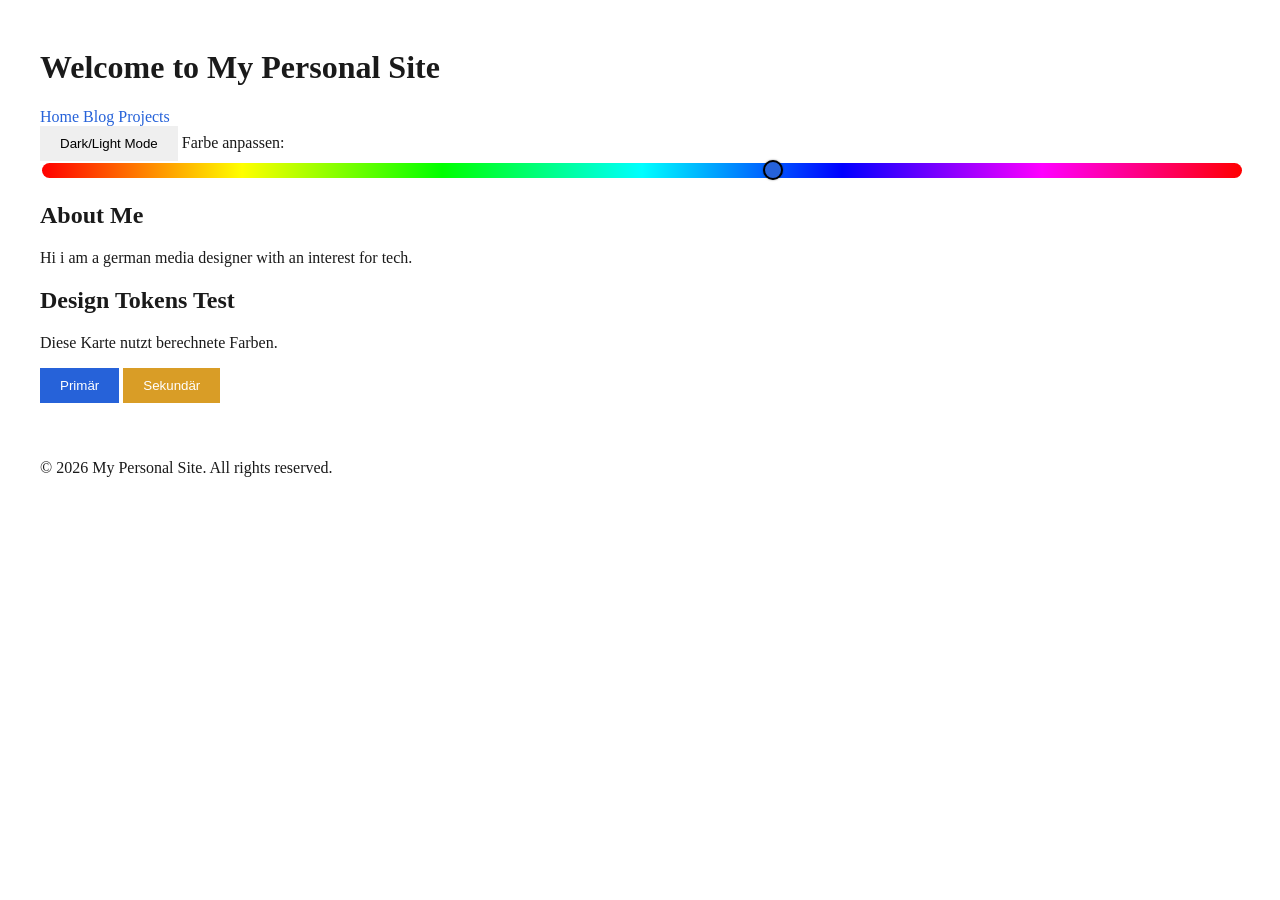
==== index.html @ a516c48b "Creation of first html, css and js Start of the Project. My first few lines of code" ====
<!DOCTYPE html>
<html lang="en">
<head>
    <meta charset="UTF-8">
    <meta name="viewport" content="width=device-width, initial-scale=1.0">
    <meta name="description" content="SHARKS_96's indie-website">
    <title>Mypersonal Matrix</title>
    <link rel="stylesheet" href="styles.css">
    <script src="java.js" defer></script>
</head>
<body>
    <div class="site-width">
    <header>
        <h1>Welcome to My Personal Site</h1>
    </header>
    <nav>
        <a href="#">Home</a>
        <a href="#">Blog</a>
        <a href="#">Projects</a>
        <div class="controls">
        <button id="theme-toggle">Dark/Light Mode</button>
        <label>Farbe anpassen: 
            <input type="range" data-model="hsl" name="hue" id="hue-slider" min="0" max="360" value="220">
        </label>
        </div>
    </nav>
    
        <h2>About Me</h2>
        <p>Hi i am a german media designer with an interest for tech.</p>
    
        <div class="card">
            <h2>Design Tokens Test</h2>
            <p>Diese Karte nutzt berechnete Farben.</p>
            <button class="btn-primary">Primär</button>
            <button class="btn-secondary">Sekundär</button>
        </div>
    </div>
    <footer class="site-width">
        <p>&copy; 2026 My Personal Site. All rights reserved.</p>
    </footer>
</body>
</html>
---- styles.css ----
:root {
  /* Basis-Token */
  --primary-h: 220; 
  --primary-s: 70%;
  --primary-l: 50%;

  /* Automatisch berechnete Tokens */
  --color-primary: hsl(var(--primary-h), var(--primary-s), var(--primary-l));
  
  /* Sekundärfarbe = Primär-Hue + 180 Grad */
  --color-secondary: hsl(calc(var(--primary-h) + 180), var(--primary-s), var(--primary-l));

  /* UI Farben (Light Mode Standard) */
  --bg-body: #ffffff;
  --text-main: #1a1a1a;
}

/* Dark Mode Klasse */
body.dark {
  --bg-body: #121212;
  --text-main: #f4f4f4;
  --primary-l: 60%; /* Etwas heller für Dark Mode */
}

/*
GRUNDELEMENTE
*/
body {
  background-color: var(--bg-body);
  color: var(--text-main);
  transition: background-color 0.5s ease, color 0.5s ease;
}
.site-width {
  max-width: 1200px;
  margin: 0 auto;
  padding: 20px;
}

a {
  color: var(--color-primary);
  text-decoration: none;
}

a:hover {
  color: hsl(var(--primary-h), var(--primary-s), calc(var(--primary-l) * 0.8));
  text-decoration: underline;
}

button {
    border: none;
    padding: 10px 20px;
    cursor: pointer;
}

.btn-primary { background: var(--color-primary); color: white; }
.btn-secondary { background: var(--color-secondary); color: white; }

/* 
Hue Slider 
*/
#hue-slider {
  -webkit-appearance: none;
  appearance: none;
  width: 100%;
  height: 15px;
  border-radius: 8px;
  /* Fixer Verlauf ohne Variablen */
  background: linear-gradient(to right, 
    hsl(0, 100%, 50%), hsl(60, 100%, 50%), hsl(120, 100%, 50%), 
    hsl(180, 100%, 50%), hsl(240, 100%, 50%), hsl(300, 100%, 50%), hsl(360, 100%, 50%));
  outline: none;
}

/* Slider-Knopf für Chrome, Safari, Edge, Opera */
#hue-slider::-webkit-slider-thumb {
  -webkit-appearance: none;
  appearance: none;
  width: 20px;
  height: 20px;
  background: var(--color-primary);
  border: 2px solid #000000;
  border-radius: 50%;
  cursor: pointer;
  box-shadow: 0 0 2px rgba(0,0,0,0.5);
}

/* Slider-Knopf für Firefox */
#hue-slider::-moz-range-thumb {
  width: 20px;
  height: 20px;
  background: var(--color-primary);
  border: 2px solid #000000;
  border-radius: 50%;
  cursor: pointer;
}
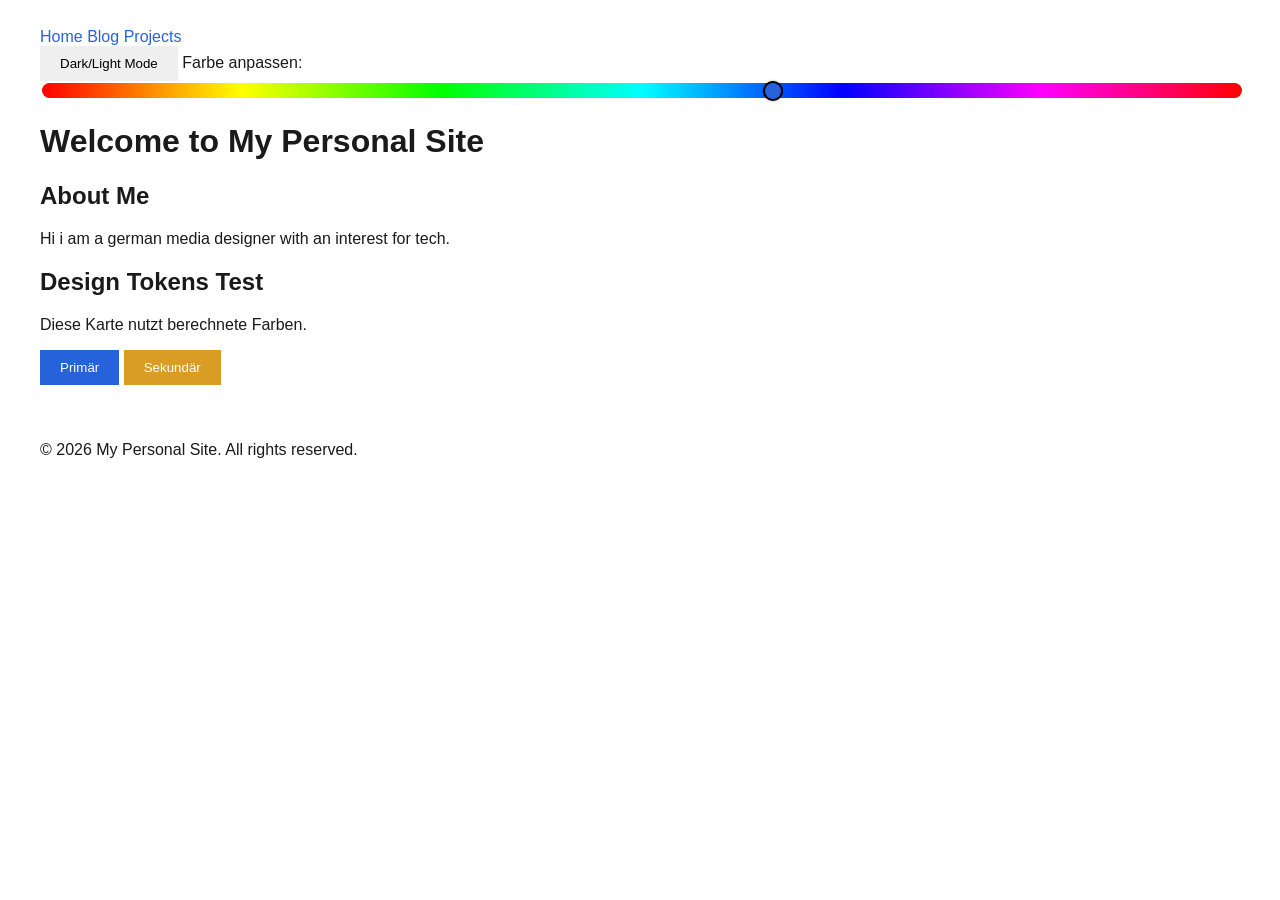
==== commit 065c8043: "Header under Nav" ====
--- a/index.html
+++ b/index.html
@@ -9,10 +9,7 @@
     <script src="java.js" defer></script>
 </head>
 <body>
-    <div class="site-width">
-    <header>
-        <h1>Welcome to My Personal Site</h1>
-    </header>
+    <div class="site-width"@>
     <nav>
         <a href="#">Home</a>
         <a href="#">Blog</a>
@@ -24,7 +21,9 @@
         </label>
         </div>
     </nav>
-    
+    <header>
+        <h1>Welcome to My Personal Site</h1>
+    </header>
         <h2>About Me</h2>
         <p>Hi i am a german media designer with an interest for tech.</p>
     
@@ -39,4 +38,4 @@
         <p>&copy; 2026 My Personal Site. All rights reserved.</p>
     </footer>
 </body>
-</html>+</html>
--- a/styles.css
+++ b/styles.css
@@ -28,6 +28,7 @@
 body {
   background-color: var(--bg-body);
   color: var(--text-main);
+  font-family: 'Segoe UI', Tahoma, Geneva, Verdana, sans-serif;
   transition: background-color 0.5s ease, color 0.5s ease;
 }
 .site-width {
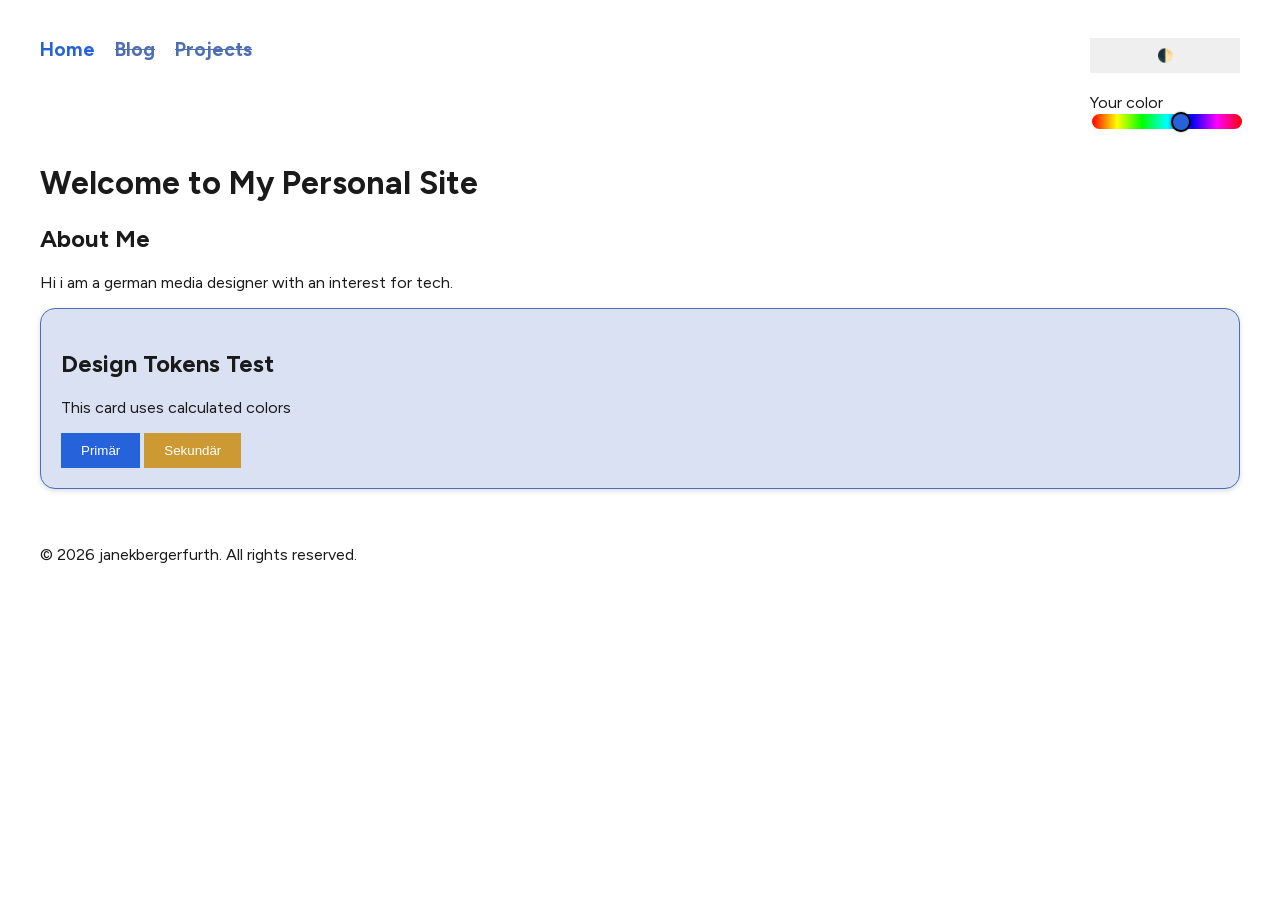
==== commit 0bbadc8e: "New font & styling I added the Figtree variable Font. Changed all text to english. optimized the Nav" ====
--- a/index.html
+++ b/index.html
@@ -6,36 +6,43 @@
     <meta name="description" content="SHARKS_96's indie-website">
     <title>Mypersonal Matrix</title>
     <link rel="stylesheet" href="styles.css">
+    <link rel="stylesheet" href="fonts.css">
     <script src="java.js" defer></script>
 </head>
 <body>
-    <div class="site-width"@>
-    <nav>
-        <a href="#">Home</a>
-        <a href="#">Blog</a>
-        <a href="#">Projects</a>
-        <div class="controls">
-        <button id="theme-toggle">Dark/Light Mode</button>
-        <label>Farbe anpassen: 
-            <input type="range" data-model="hsl" name="hue" id="hue-slider" min="0" max="360" value="220">
-        </label>
+    <div class="site-width">
+        <nav>
+            <div class="menu">
+                <a href="janekbergerfurth.de">Home</a>
+                <a href="" title="Coming soon" class="coming-soon">Blog</a>
+                <a href="" title="Coming soon" class="coming-soon">Projects</a>
+            </div>
+            <div class="controls">
+            <button id="theme-toggle">&#x1F313;</button>
+            <div class="hue-settings">
+                <label>Your color 
+                    <input type="range" data-model="hsl" name="hue" id="hue-slider" min="0" max="360" value="220">
+                </label>
+            </div>
+            </div>
+        </nav>
+        <header>
+            <h1>Welcome to My Personal Site</h1>
+        </header>
+        <div class="about-me">
+            <h2>About Me</h2>
+            <p>Hi i am a german media designer with an interest for tech.</p>
         </div>
-    </nav>
-    <header>
-        <h1>Welcome to My Personal Site</h1>
-    </header>
-        <h2>About Me</h2>
-        <p>Hi i am a german media designer with an interest for tech.</p>
-    
+        
         <div class="card">
             <h2>Design Tokens Test</h2>
-            <p>Diese Karte nutzt berechnete Farben.</p>
+            <p>This card uses calculated colors</p>
             <button class="btn-primary">Primär</button>
             <button class="btn-secondary">Sekundär</button>
         </div>
     </div>
     <footer class="site-width">
-        <p>&copy; 2026 My Personal Site. All rights reserved.</p>
+        <p>&copy; 2026 janekbergerfurth. All rights reserved.</p>
     </footer>
 </body>
 </html>
--- a/styles.css
+++ b/styles.css
@@ -1,14 +1,15 @@
 :root {
   /* Basis-Token */
-  --primary-h: 220; 
+  --primary-h: 26; 
   --primary-s: 70%;
   --primary-l: 50%;
 
   /* Automatisch berechnete Tokens */
   --color-primary: hsl(var(--primary-h), var(--primary-s), var(--primary-l));
+  --color-primary-inactive: hsl(var(--primary-h), calc(var(--primary-s) - 30%), var(--primary-l));
   
   /* Sekundärfarbe = Primär-Hue + 180 Grad */
-  --color-secondary: hsl(calc(var(--primary-h) + 180), var(--primary-s), var(--primary-l));
+  --color-secondary: hsl(calc(var(--primary-h) + 180), calc(var(--primary-s) - 10%), var(--primary-l));
 
   /* UI Farben (Light Mode Standard) */
   --bg-body: #ffffff;
@@ -28,7 +29,7 @@
 body {
   background-color: var(--bg-body);
   color: var(--text-main);
-  font-family: 'Segoe UI', Tahoma, Geneva, Verdana, sans-serif;
+  font-family: "Figtree Variable", "Figtree", Verdana, sans-serif;
   transition: background-color 0.5s ease, color 0.5s ease;
 }
 .site-width {
@@ -36,7 +37,6 @@
   margin: 0 auto;
   padding: 20px;
 }
-
 a {
   color: var(--color-primary);
   text-decoration: none;
@@ -55,6 +55,32 @@
 
 .btn-primary { background: var(--color-primary); color: white; }
 .btn-secondary { background: var(--color-secondary); color: white; }
+
+/*
+Navigation
+*/
+nav {
+  display: flex;
+  justify-content: space-between;
+  gap: 20px;
+  padding: 10px 0;
+}
+
+.menu {
+  display: flex;
+  gap: 20px;
+  font-size: 1.2rem;
+  font-weight: 700;
+}
+.menu a.active {
+  color: var(--color-secondary);
+}
+
+.coming-soon{
+  color: var(--color-primary-inactive);
+  text-decoration: line-through;
+  cursor: not-allowed;
+}
 
 /* 
 Hue Slider 
@@ -93,4 +119,24 @@
   border: 2px solid #000000;
   border-radius: 50%;
   cursor: pointer;
-}+}
+
+.controls {
+  display: grid;
+  gap: 20px;
+  max-width: 150px;
+}
+.card {
+  background: hsl(var(--primary-h), 50%, 90%);
+  border: 1px solid var(--color-primary-inactive);
+  border-radius: 15px;
+  padding: 20px;
+  box-shadow: 0 2px 5px hsla(var(--primary-h), 40%, 40%, 20%);
+}
+
+/* 
+DEV TOOLS Delete after development 
+
+div, p, h1, h2, h3, h4, h5, h6 {
+  border: 1px solid magenta;
+}*/
--- a/fonts.css
+++ b/fonts.css
@@ -0,0 +1,53 @@
+/* Figtree */
+
+/* Variable font */
+@font-face {
+  font-family: 'Figtree Variable';
+  font-style: normal;
+  font-weight: 300 900;
+  font-display: swap;
+  src: url('/fonts/figtree-variablefont_wght.woff2') format('woff2'), /* Chrome 36+, Opera 23+, Firefox 39+, Safari 12+, iOS 10+ */
+       url('/fonts/figtree-variablefont_wght.ttf') format('truetype'); /* Chrome 4+, Firefox 3.5+, IE 9+, Safari 3.1+, iOS 4.2+, Android Browser 2.2+ */
+}
+
+/* Fallback static font */
+@font-face {
+  font-display: swap; 
+  font-family: 'Figtree';
+  font-style: normal;
+  font-weight: 400;
+  src: url('/fonts/figtree-regular.woff2') format('woff2'), /* Chrome 36+, Opera 23+, Firefox 39+, Safari 12+, iOS 10+ */
+       url('/fonts/figtree-regular.ttf') format('truetype'); /* Chrome 4+, Firefox 3.5+, IE 9+, Safari 3.1+, iOS 4.2+, Android Browser 2.2+ */
+}
+
+/* Fallback static font bold */
+@font-face {
+  font-display: swap; 
+  font-family: 'Figtree';
+  font-style: normal;
+  font-weight: 900;
+  src: url('/fonts/figtree-900.woff2') format('woff2'), /* Chrome 36+, Opera 23+, Firefox 39+, Safari 12+, iOS 10+ */
+       url('/fonts/figtree-900.ttf') format('truetype'); /* Chrome 4+, Firefox 3.5+, IE 9+, Safari 3.1+, iOS 4.2+, Android Browser 2.2+ */
+}
+
+/* Figtree Italic */
+
+/* Variable font */
+@font-face {
+  font-family: 'Figtree Variable';
+  font-style: italic;
+  font-weight: 300 900;
+  font-display: swap;
+  src: url('/fonts/figtree-italic-variablefont_wght.woff2') format('woff2'), /* Chrome 36+, Opera 23+, Firefox 39+, Safari 12+, iOS 10+ */
+       url('/fonts/figtree-italic-variablefont_wght.ttf') format('truetype'); /* Chrome 4+, Firefox 3.5+, IE 9+, Safari 3.1+, iOS 4.2+, Android Browser 2.2+ */
+}
+
+/* Fallback static font */
+@font-face {
+  font-display: swap; 
+  font-family: 'Figtree';
+  font-style: italic;
+  font-weight: 400;
+  src: url('/fonts/figtree-italic.woff2') format('woff2'), /* Chrome 36+, Opera 23+, Firefox 39+, Safari 12+, iOS 10+ */
+       url('/fonts/figtree-italic.ttf') format('truetype'); /* Chrome 4+, Firefox 3.5+, IE 9+, Safari 3.1+, iOS 4.2+, Android Browser 2.2+ */
+}
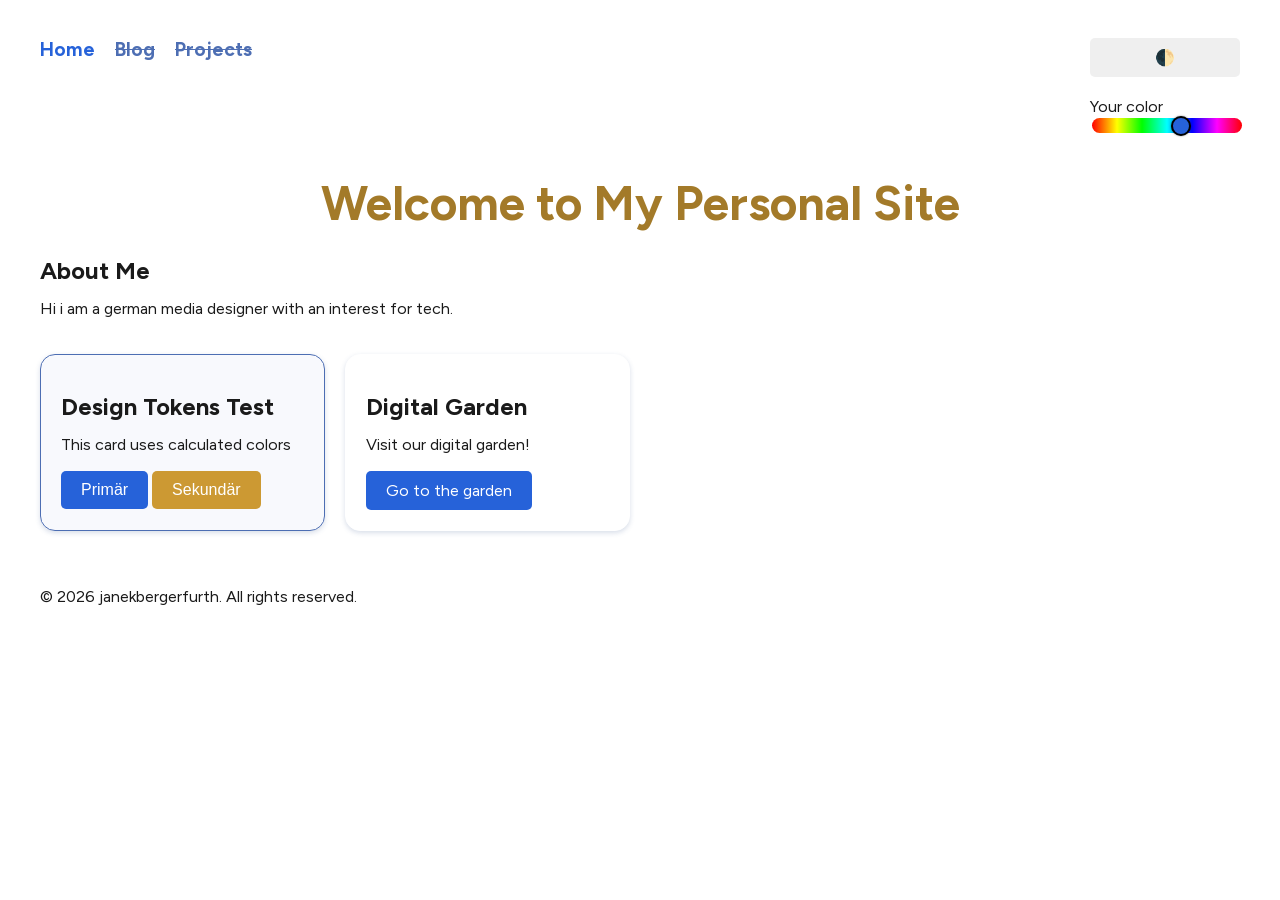
==== commit c2927cf2: "Mobile Fix I also added the first picures for the garden" ====
--- a/index.html
+++ b/index.html
@@ -4,7 +4,7 @@
     <meta charset="UTF-8">
     <meta name="viewport" content="width=device-width, initial-scale=1.0">
     <meta name="description" content="SHARKS_96's indie-website">
-    <title>Mypersonal Matrix</title>
+    <title>My Personal Matrix</title>
     <link rel="stylesheet" href="styles.css">
     <link rel="stylesheet" href="fonts.css">
     <script src="java.js" defer></script>
@@ -13,7 +13,7 @@
     <div class="site-width">
         <nav>
             <div class="menu">
-                <a href="janekbergerfurth.de">Home</a>
+                <a href="/index.html">Home</a>
                 <a href="" title="Coming soon" class="coming-soon">Blog</a>
                 <a href="" title="Coming soon" class="coming-soon">Projects</a>
             </div>
@@ -32,14 +32,23 @@
         <div class="about-me">
             <h2>About Me</h2>
             <p>Hi i am a german media designer with an interest for tech.</p>
+            </br>
         </div>
         
-        <div class="card">
-            <h2>Design Tokens Test</h2>
-            <p>This card uses calculated colors</p>
-            <button class="btn-primary">Primär</button>
-            <button class="btn-secondary">Sekundär</button>
+        <div class="grid">
+            <div class="card-primary">
+                <h2>Design Tokens Test</h2>
+                <p>This card uses calculated colors</p>
+                <button class="btn-primary">Primär</button>
+                <button class="btn-secondary">Sekundär</button>
+            </div>
+            <div class="card">
+                <h2>Digital Garden</h2>
+                <p>Visit our digital garden!</p>
+                <a href="digital-garden.html" class="btn-primary">Go to the garden</a>
+            </div>
         </div>
+
     </div>
     <footer class="site-width">
         <p>&copy; 2026 janekbergerfurth. All rights reserved.</p>
--- a/styles.css
+++ b/styles.css
@@ -14,6 +14,12 @@
   /* UI Farben (Light Mode Standard) */
   --bg-body: #ffffff;
   --text-main: #1a1a1a;
+
+  /* Border-radius */
+  --radius-s: 5px;
+  --radius-m: 10px;
+  --radius-l: 15px;
+  --radius-xl: 20px;
 }
 
 /* Dark Mode Klasse */
@@ -26,117 +32,193 @@
 /*
 GRUNDELEMENTE
 */
-body {
-  background-color: var(--bg-body);
-  color: var(--text-main);
-  font-family: "Figtree Variable", "Figtree", Verdana, sans-serif;
-  transition: background-color 0.5s ease, color 0.5s ease;
-}
-.site-width {
-  max-width: 1200px;
-  margin: 0 auto;
-  padding: 20px;
-}
-a {
-  color: var(--color-primary);
-  text-decoration: none;
-}
-
-a:hover {
-  color: hsl(var(--primary-h), var(--primary-s), calc(var(--primary-l) * 0.8));
-  text-decoration: underline;
-}
-
-button {
-    border: none;
+  body {
+    background-color: var(--bg-body);
+    color: var(--text-main);
+    font-family: "Figtree Variable", "Figtree", Verdana, sans-serif;
+    font-size: 16px;
+    transition: background-color 0.5s ease, color 0.5s ease;
+  }
+  .site-width {
+    max-width: 1200px;
+    margin: 0 auto;
+    padding: 20px;
+  }
+  p {
+    font-size: 1rem;
+    line-height: 1.25;
+  }
+  h1 {
+    color: var(--color-secondary);
+    font-size: 3rem;
+    line-height: 1;
+    margin-bottom: 15px;
+    filter: brightness(80%);
+  }
+  h2 {
+    font-size: 1.5rem;
+    line-height: 1;
+    margin-bottom: 10px;
+  }
+  a {
+    color: var(--color-primary);
+    text-decoration: none;
+  }
+
+  a:hover {
+    color: hsl(var(--primary-h), var(--primary-s), calc(var(--primary-l) * 0.8));
+    text-decoration: none;
+  }
+
+  button {
+      border: none;
+      border-radius: var(--radius-s);
+      padding: 10px 20px;
+      font-size: 1rem;
+      cursor: pointer;
+  }
+
+  .btn-primary {
+    display: inline-block;
+    color: var(--bg-body);
+    background: var(--color-primary);
+    border-radius: var(--radius-s);
+    padding: 10px 20px; 
+  }
+  .btn-primary:hover {
+    color: var(--bg-body);
+    background: hsl(var(--primary-h), var(--primary-s), calc(var(--primary-l) * 0.8));
+  }
+
+  .btn-secondary {
+    display: inline-block;
+    color: var(--bg-body);
+    background: var(--color-secondary);
+    border-radius: var(--radius-s);
     padding: 10px 20px;
-    cursor: pointer;
-}
-
-.btn-primary { background: var(--color-primary); color: white; }
-.btn-secondary { background: var(--color-secondary); color: white; }
+  }
+  .btn-secondary:hover {
+    color: var(--bg-body);
+    background: hsl(calc(var(--primary-h) + 180), calc(var(--primary-s) - 10%), calc(var(--primary-l) * 0.8));
+  }
 
 /*
 Navigation
 */
-nav {
-  display: flex;
-  justify-content: space-between;
-  gap: 20px;
-  padding: 10px 0;
-}
-
-.menu {
-  display: flex;
-  gap: 20px;
-  font-size: 1.2rem;
-  font-weight: 700;
-}
-.menu a.active {
-  color: var(--color-secondary);
-}
-
-.coming-soon{
-  color: var(--color-primary-inactive);
-  text-decoration: line-through;
-  cursor: not-allowed;
-}
-
-/* 
-Hue Slider 
+  nav {
+    display: flex;
+    justify-content: space-between;
+    gap: 20px;
+    padding: 10px 0;
+  }
+
+  .menu {
+    display: flex;
+    gap: 20px;
+    font-size: 1.2rem;
+    font-weight: 700;
+  }
+  .menu a.active {
+    color: var(--color-secondary);
+  }
+
+  .coming-soon{
+    color: var(--color-primary-inactive);
+    text-decoration: line-through;
+    cursor: not-allowed;
+  }
+
+  /* 
+  Hue Slider 
+  */
+  #hue-slider {
+    -webkit-appearance: none;
+    appearance: none;
+    width: 100%;
+    height: 15px;
+    border-radius: 8px;
+    /* Fixer Verlauf ohne Variablen */
+    background: linear-gradient(to right, 
+      hsl(0, 100%, 50%), hsl(60, 100%, 50%), hsl(120, 100%, 50%), 
+      hsl(180, 100%, 50%), hsl(240, 100%, 50%), hsl(300, 100%, 50%), hsl(360, 100%, 50%));
+    outline: none;
+  }
+
+  /* Slider-Knopf für Chrome, Safari, Edge, Opera */
+  #hue-slider::-webkit-slider-thumb {
+    -webkit-appearance: none;
+    appearance: none;
+    width: 20px;
+    height: 20px;
+    background: var(--color-primary);
+    border: 2px solid #000000;
+    border-radius: 50%;
+    cursor: pointer;
+    box-shadow: 0 0 2px rgba(0,0,0,0.5);
+  }
+
+  /* Slider-Knopf für Firefox */
+  #hue-slider::-moz-range-thumb {
+    width: 20px;
+    height: 20px;
+    background: var(--color-primary);
+    border: 2px solid #000000;
+    border-radius: 50%;
+    cursor: pointer;
+  }
+
+  .controls {
+    display: grid;
+    gap: 20px;
+    max-width: 150px;
+  }
+
+/*
+Elemente
 */
-#hue-slider {
-  -webkit-appearance: none;
-  appearance: none;
-  width: 100%;
-  height: 15px;
-  border-radius: 8px;
-  /* Fixer Verlauf ohne Variablen */
-  background: linear-gradient(to right, 
-    hsl(0, 100%, 50%), hsl(60, 100%, 50%), hsl(120, 100%, 50%), 
-    hsl(180, 100%, 50%), hsl(240, 100%, 50%), hsl(300, 100%, 50%), hsl(360, 100%, 50%));
-  outline: none;
-}
-
-/* Slider-Knopf für Chrome, Safari, Edge, Opera */
-#hue-slider::-webkit-slider-thumb {
-  -webkit-appearance: none;
-  appearance: none;
-  width: 20px;
-  height: 20px;
-  background: var(--color-primary);
-  border: 2px solid #000000;
-  border-radius: 50%;
-  cursor: pointer;
-  box-shadow: 0 0 2px rgba(0,0,0,0.5);
-}
-
-/* Slider-Knopf für Firefox */
-#hue-slider::-moz-range-thumb {
-  width: 20px;
-  height: 20px;
-  background: var(--color-primary);
-  border: 2px solid #000000;
-  border-radius: 50%;
-  cursor: pointer;
-}
-
-.controls {
-  display: grid;
-  gap: 20px;
-  max-width: 150px;
-}
-.card {
-  background: hsl(var(--primary-h), 50%, 90%);
-  border: 1px solid var(--color-primary-inactive);
-  border-radius: 15px;
-  padding: 20px;
-  box-shadow: 0 2px 5px hsla(var(--primary-h), 40%, 40%, 20%);
-}
-
-/* 
+  .grid {
+    display: grid;
+    grid: auto-flow / repeat(12, 1fr);
+    gap: 20px;
+  }
+  header {
+    text-align: center;
+    margin-bottom: 2rem;
+  }
+  .card {
+    grid-column: span 3;
+    padding: 20px;
+    background: var(--bg-body);
+    border: 1px solid white;
+    border-radius: var(--radius-l);
+    box-shadow: 0 2px 5px hsla(var(--primary-h), 40%, 40%, 20%);
+  }
+
+    .card-primary {
+    grid-column: span 3;
+    padding: 20px;
+    background: hsla(var(--primary-h), 50%, 90%, 20%);
+    border: 1px solid var(--color-primary-inactive);
+    border-radius: var(--radius-l);
+    box-shadow: 0 2px 5px hsla(var(--primary-h), 40%, 40%, 20%);
+  }
+/* Responsive Anpassungen */
+  @media (max-width: 768px) {
+    .grid {
+      grid: auto-flow / repeat(6, 1fr);
+    }
+    .card {
+      grid-column: span 6;
+    }
+    .card-primary {
+      grid-column: span 6;
+    }
+  }
+
+/*
 DEV TOOLS Delete after development 
 
 div, p, h1, h2, h3, h4, h5, h6 {
   border: 1px solid magenta;
-}*/+}
+*/
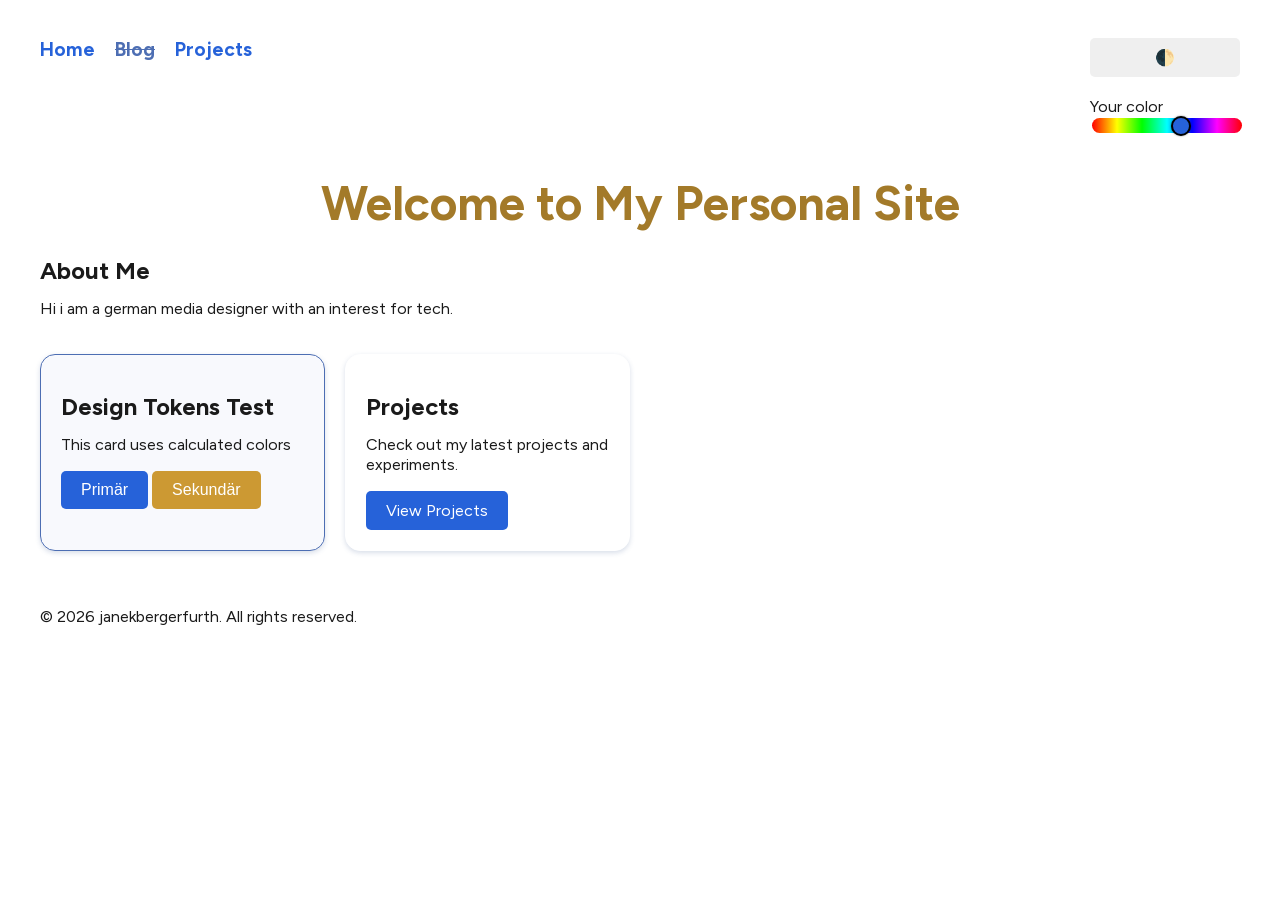
==== commit 321dea0c: "Update index.html: Replace digital garden card with projects card and update nav link" ====
--- a/index.html
+++ b/index.html
@@ -15,7 +15,7 @@
             <div class="menu">
                 <a href="/index.html">Home</a>
                 <a href="" title="Coming soon" class="coming-soon">Blog</a>
-                <a href="" title="Coming soon" class="coming-soon">Projects</a>
+                <a href="/projects.html">Projects</a>
             </div>
             <div class="controls">
             <button id="theme-toggle">&#x1F313;</button>
@@ -43,9 +43,9 @@
                 <button class="btn-secondary">Sekundär</button>
             </div>
             <div class="card">
-                <h2>Digital Garden</h2>
-                <p>Visit our digital garden!</p>
-                <a href="digital-garden.html" class="btn-primary">Go to the garden</a>
+                <h2>Projects</h2>
+                <p>Check out my latest projects and experiments.</p>
+                <a href="/projects.html" class="btn-primary">View Projects</a>
             </div>
         </div>
 
